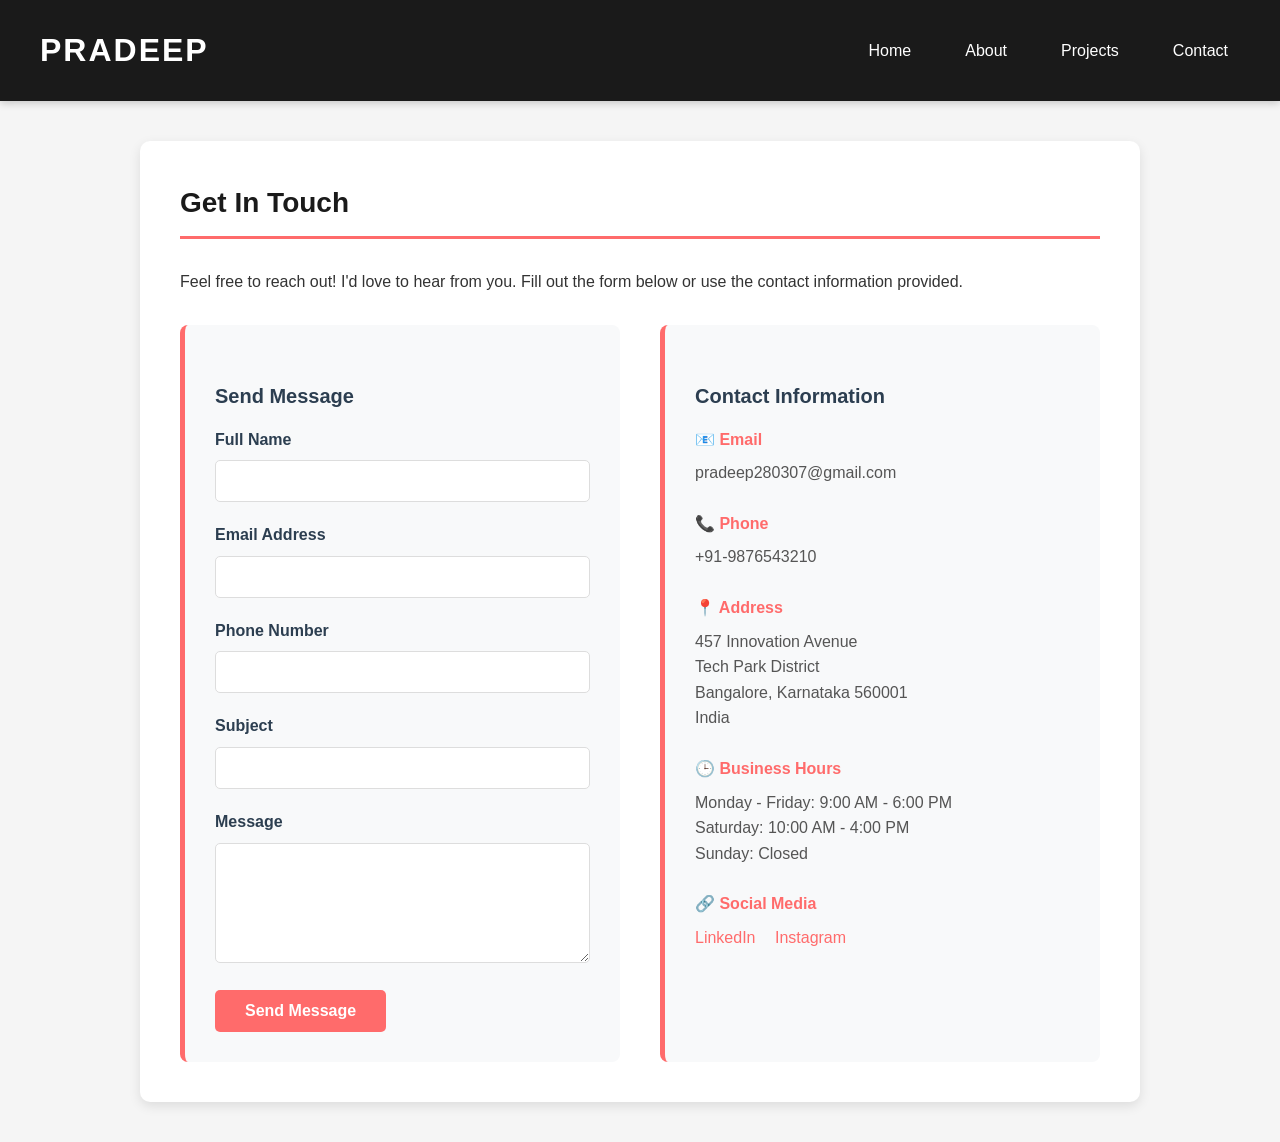
==== contact.html @ 5bcae3fc "first commit" ====
<!DOCTYPE html>
<html>
    <head> 
        <title>Contact - Portfolio</title>
        <link rel="stylesheet" type="text/css" href="style.css">
        <style>
            .contact-container {
                display: grid;
                grid-template-columns: 1fr 1fr;
                gap: 40px;
                margin-top: 30px;
            }

            .contact-form, .contact-info {
                background: #f8f9fa;
                padding: 30px;
                border-radius: 8px;
                border-left: 5px solid #ff6b6b;
            }

            .form-group {
                margin-bottom: 20px;
            }

            label {
                display: block;
                margin-bottom: 8px;
                font-weight: 600;
                color: #2c3e50;
            }

            input, textarea {
                width: 100%;
                padding: 12px;
                border: 1px solid #ddd;
                border-radius: 5px;
                font-family: Arial, sans-serif;
                font-size: 14px;
                transition: border-color 0.3s ease;
            }

            input:focus, textarea:focus {
                outline: none;
                border-color: #ff6b6b;
                box-shadow: 0 0 5px rgba(255, 107, 107, 0.3);
            }

            textarea {
                resize: vertical;
                min-height: 120px;
            }

            button {
                background: #ff6b6b;
                color: white;
                padding: 12px 30px;
                border: none;
                border-radius: 5px;
                font-size: 16px;
                font-weight: 600;
                cursor: pointer;
                transition: all 0.3s ease;
            }

            button:hover {
                background: #e55555;
                transform: translateY(-2px);
                box-shadow: 0 4px 8px rgba(0, 0, 0, 0.2);
            }

            .info-item {
                margin-bottom: 25px;
            }

            .info-item h4 {
                color: #ff6b6b;
                margin-bottom: 8px;
                font-size: 16px;
            }

            .info-item p {
                color: #555;
                margin: 0;
            }

            @media (max-width: 768px) {
                .contact-container {
                    grid-template-columns: 1fr;
                }
            }
        </style>
    </head>
    <body>
        <div class="main">
            <h1>PRADEEP</h1>
            <div class="nav">
                <ul>
                    <li><a href="index.html">Home</a></li>
                    <li><a href="about.html">About</a></li>
                    <li><a href="projects.html">Projects</a></li>
                    <li><a href="contact.html">Contact</a></li>
                </ul>
            </div>
        </div>

        <div class="content">
            <h2>Get In Touch</h2>
            <p>Feel free to reach out! I'd love to hear from you. Fill out the form below or use the contact information provided.</p>

            <div class="contact-container">
                <div class="contact-form">
                    <h3>Send Message</h3>
                    <form>
                        <div class="form-group">
                            <label for="name">Full Name</label>
                            <input type="text" id="name" name="name" required>
                        </div>

                        <div class="form-group">
                            <label for="email">Email Address</label>
                            <input type="email" id="email" name="email" required>
                        </div>

                        <div class="form-group">
                            <label for="phone">Phone Number</label>
                            <input type="tel" id="phone" name="phone">
                        </div>

                        <div class="form-group">
                            <label for="subject">Subject</label>
                            <input type="text" id="subject" name="subject" required>
                        </div>

                        <div class="form-group">
                            <label for="message">Message</label>
                            <textarea id="message" name="message" required></textarea>
                        </div>

                        <button type="submit">Send Message</button>
                    </form>
                </div>

                <div class="contact-info">
                    <h3>Contact Information</h3>

                    <div class="info-item">
                        <h4>📧 Email</h4>
                        <p>pradeep280307@gmail.com</p>
                    </div>

                    <div class="info-item">
                        <h4>📞 Phone</h4>
                        <p>+91-9876543210</p>
                    </div>

                    <div class="info-item">
                        <h4>📍 Address</h4>
                        <p>
                            457 Innovation Avenue<br>
                            Tech Park District<br>
                            Bangalore, Karnataka 560001<br>
                            India
                        </p>
                    </div>

                    <div class="info-item">
                        <h4>🕒 Business Hours</h4>
                        <p>
                            Monday - Friday: 9:00 AM - 6:00 PM<br>
                            Saturday: 10:00 AM - 4:00 PM<br>
                            Sunday: Closed
                        </p>
                    </div>

                    <div class="info-item">
                        <h4>🔗 Social Media</h4>
                        <p>
                            <a href="https://www.linkedin.com/in/pradeeps280307/" style="color: #ff6b6b; text-decoration: none; margin-right: 15px;">LinkedIn</a>
                            <a href="https://www.instagram.com/_the_tenacious_boy_/" style="color: #ff6b6b; text-decoration: none;">Instagram</a>
                        </p>
                    </div>
                </div>
            </div>
        </div>
    </body>
</html>
---- style.css ----
* {
    margin: 0;
    padding: 0;
    box-sizing: border-box;
}

body {
    background-color: #f5f5f5;
    font-family: 'Segoe UI', Tahoma, Geneva, Verdana, sans-serif;
    line-height: 1.6;
    color: #333;
}

.main {
    background: #1a1a1a;
    color: white;
    padding: 25px 40px;
    display: flex;
    justify-content: space-between;
    align-items: center;
    box-shadow: 0 2px 8px rgba(0, 0, 0, 0.2);
}

.main h1 {
    font-size: 32px;
    font-weight: bold;
    letter-spacing: 2px;
}

.nav ul {
    display: flex;
    list-style: none;
    gap: 30px;
}

.nav a {
    color: white;
    text-decoration: none;
    font-size: 16px;
    padding: 8px 12px;
    border-radius: 5px;
    transition: all 0.3s ease;
}

.nav a:hover {
    background-color: #ff6b6b;
    color: white;
    transform: translateY(-2px);
}

.content {
    max-width: 1000px;
    margin: 40px auto;
    padding: 0 20px;
    background: white;
    border-radius: 10px;
    box-shadow: 0 4px 12px rgba(0, 0, 0, 0.1);
    padding: 40px;
}

.content h2 {
    font-size: 28px;
    color: #1a1a1a;
    margin-bottom: 30px;
    border-bottom: 3px solid #ff6b6b;
    padding-bottom: 10px;
}

.content h3 {
    font-size: 20px;
    color: #2c3e50;
    margin-top: 25px;
    margin-bottom: 15px;
}

.content ul {
    margin-left: 20px;
    margin-bottom: 20px;
}

.content ul li {
    margin-bottom: 10px;
    color: #555;
}

.project {
    background: #f8f9fa;
    padding: 25px;
    margin-bottom: 25px;
    border-left: 5px solid #ff6b6b;
    border-radius: 5px;
    transition: all 0.3s ease;
}

.project:hover {
    box-shadow: 0 6px 16px rgba(255, 107, 107, 0.15);
    transform: translateX(5px);
}

.project h3 {
    color: #ff6b6b;
    margin-top: 0;
}

.project p {
    margin-bottom: 12px;
    color: #555;
}

.project strong {
    color: #2c3e50;
}

.project-image {
    width: 100%;
    height: auto;
    max-height: 300px;
    object-fit: cover;
    border-radius: 8px;
    margin-bottom: 20px;
    box-shadow: 0 4px 8px rgba(0, 0, 0, 0.1);
}
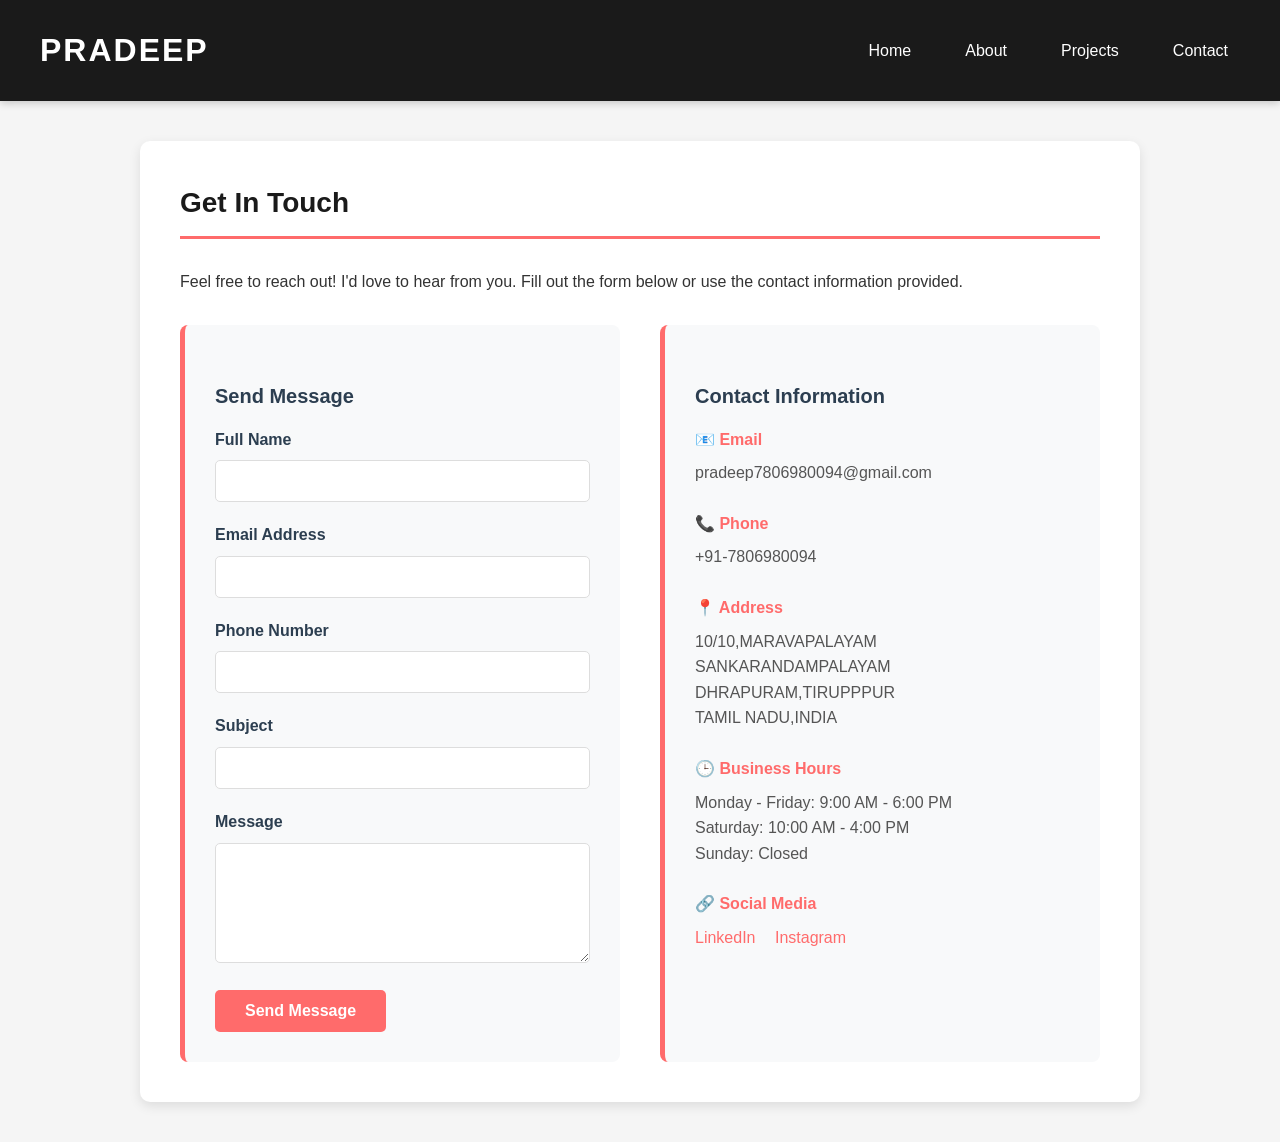
==== commit 67290830: "Update contact information in contact.html" ====
--- a/contact.html
+++ b/contact.html
@@ -145,21 +145,21 @@
 
                     <div class="info-item">
                         <h4>📧 Email</h4>
-                        <p>pradeep280307@gmail.com</p>
+                        <p>pradeep7806980094@gmail.com</p>
                     </div>
 
                     <div class="info-item">
                         <h4>📞 Phone</h4>
-                        <p>+91-9876543210</p>
+                        <p>+91-7806980094</p>
                     </div>
 
                     <div class="info-item">
                         <h4>📍 Address</h4>
                         <p>
-                            457 Innovation Avenue<br>
-                            Tech Park District<br>
-                            Bangalore, Karnataka 560001<br>
-                            India
+                            10/10,MARAVAPALAYAM<br>
+                            SANKARANDAMPALAYAM<br>
+                            DHRAPURAM,TIRUPPPUR<br>
+                            TAMIL NADU,INDIA
                         </p>
                     </div>
 
